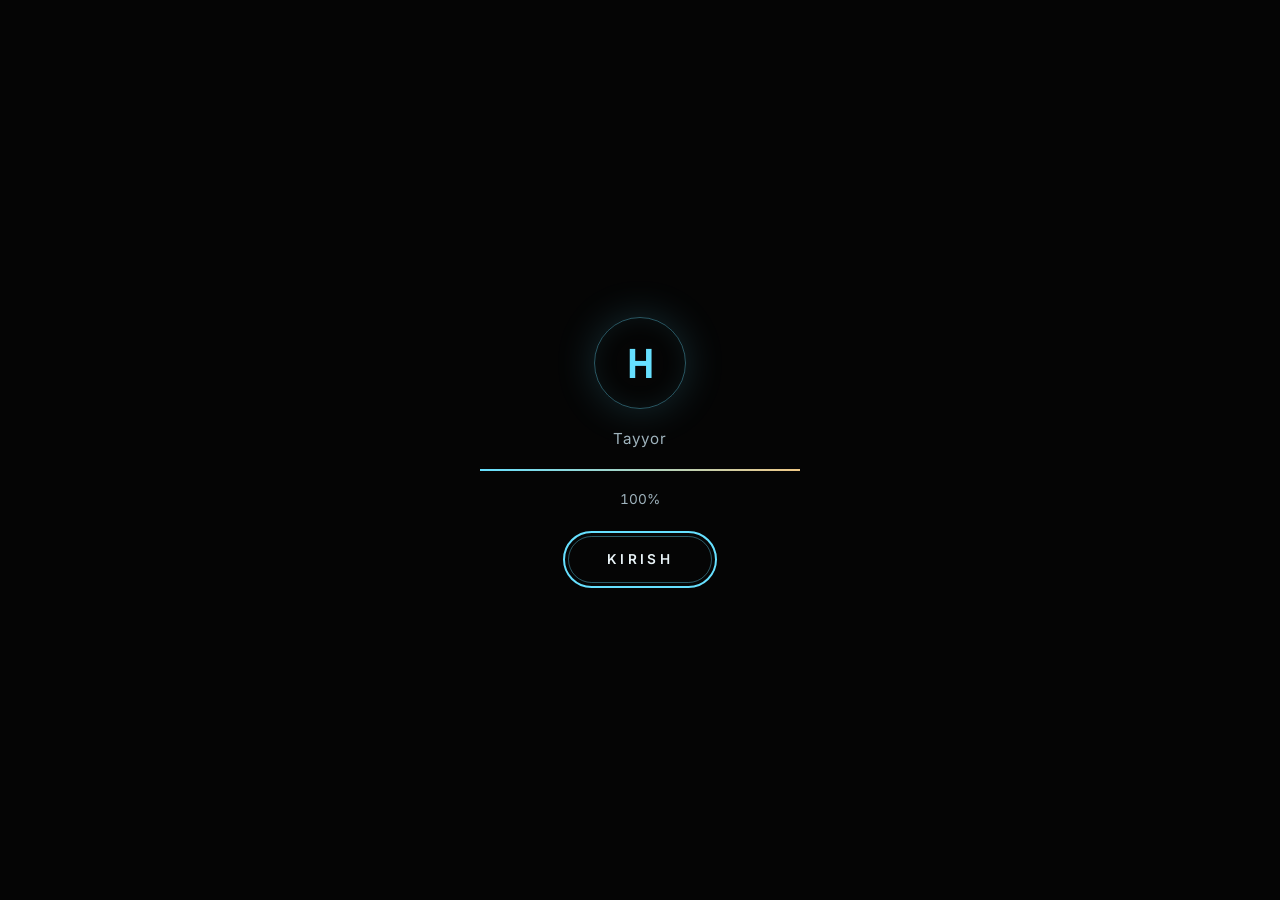
==== 3d/index.html @ bd038a1a "Add interactive 3D portfolio under /3d (state machine, hologram carousel, video-ready) Co-Authored-B" ====
<!doctype html>
<html lang="uz">
<head>
  <meta charset="utf-8">
  <meta name="viewport" content="width=device-width, initial-scale=1, viewport-fit=cover">
  <title>Hasan Azimboyev — 3D interaktiv portfolio</title>
  <meta name="description" content="Hasan Azimboyev: Insayr va TEZOL asoschisi, marketing menejeri va dizayner. Interaktiv portfolio.">
  <meta name="theme-color" content="#050505">
  <meta property="og:type" content="website">
  <meta property="og:title" content="Hasan Azimboyev — 3D interaktiv portfolio">
  <meta property="og:description" content="Marketing menejeri, dasturchi va tadbirkor.">
  <link rel="icon" href="data:image/svg+xml,%3Csvg xmlns='http://www.w3.org/2000/svg' viewBox='0 0 64 64'%3E%3Crect width='64' height='64' rx='14' fill='%23050505'/%3E%3Ctext x='32' y='43' font-size='34' font-family='Arial' font-weight='700' text-anchor='middle' fill='%2366e0ff'%3EH%3C/text%3E%3C/svg%3E">
  <link rel="preconnect" href="https://fonts.googleapis.com">
  <link rel="preconnect" href="https://fonts.gstatic.com" crossorigin>
  <link href="https://fonts.googleapis.com/css2?family=Inter:wght@400;500;600&family=Space+Grotesk:wght@500;600;700&display=swap" rel="stylesheet">
  <link rel="stylesheet" href="css/style.css">
  <noscript><style>#loader{display:none}.nojs{display:block}</style></noscript>
</head>
<body data-stage="loading">
  <h1 class="sr-only">Hasan Azimboyev — marketing menejeri, dasturchi va tadbirkor</h1>

  <!-- FON: videolar yoki vaqtincha rasmlar -->
  <div class="stage" aria-hidden="true">
    <img class="bg bg--still" id="bgStill" src="assets/img/studio-still.jpg" alt="">
    <img class="bg bg--dim" id="bgDim" src="assets/img/studio-dim.jpg" alt="">
    <video class="bg bg--video" id="vIntro" muted playsinline preload="none"></video>
    <video class="bg bg--video" id="vRotate" muted playsinline preload="none"></video>
    <div class="stage__shade"></div>
  </div>

  <!-- YUKLANISH -->
  <div class="loader" id="loader">
    <div class="loader__logo" aria-hidden="true">H</div>
    <p class="loader__text" id="loaderText">Tajriba tayyorlanmoqda...</p>
    <div class="loader__bar" aria-hidden="true"><i id="loaderBar"></i></div>
    <p class="loader__pct" id="loaderPct" aria-live="polite">0%</p>
    <button class="enter" id="enterBtn" disabled>KIRISH</button>
  </div>

  <button class="skip fade" id="skipBtn">Introni o'tkazib yuborish →</button>
  <button class="cta fade" id="ctaBtn"></button>

  <!-- HOLOGRAMMA KARUSELI -->
  <section class="holo fade" id="holo" aria-label="Portfolio ekranlari">
    <div class="holo__track" id="track"></div>
    <button class="holo__nav holo__nav--prev" id="prevBtn" aria-label="Oldingi ekran">‹</button>
    <button class="holo__nav holo__nav--next" id="nextBtn" aria-label="Keyingi ekran">›</button>
    <p class="holo__hint" id="hint">Suring yoki o'qlarni bosing. Ochish uchun markaziy ekranni bosing.</p>
  </section>

  <!-- BATAFSIL KO'RINISH -->
  <section class="detail" id="detail" hidden role="dialog" aria-modal="true" aria-labelledby="detailTitle">
    <div class="detail__backdrop" id="detailBackdrop"></div>
    <button class="back" id="backBtn">← EKRANLARGA QAYTISH</button>
    <article class="detail__panel" id="detailPanel" tabindex="-1"></article>
  </section>

  <p class="badge" id="badge" hidden>Vaqtincha fon: Blender videolari kutilmoqda</p>

  <noscript>
    <div class="nojs">
      <h2>Hasan Azimboyev</h2>
      <p>Marketing menejeri, dasturchi va tadbirkor. Insayr (turizm texnologiyasi) va TEZOL (logistika) asoschisi.</p>
      <p>Telegram: <a href="https://t.me/Azimboyev_h">@Azimboyev_h</a> · Instagram: <a href="https://instagram.com/hasan.az1mov">hasan.az1mov</a></p>
      <p>Interaktiv portfolioni ko'rish uchun JavaScript'ni yoqing.</p>
    </div>
  </noscript>

  <script src="js/config.js"></script>
  <script src="js/screens.js"></script>
  <script src="js/main.js"></script>
</body>
</html>
---- 3d/css/style.css ----
/* =========================================================
   HASAN — 3D interaktiv portfolio
   Qora studiya, iliq oltin yorug'lik, shaffof shisha ekranlar.
   ========================================================= */
:root {
  --bg: #050505;
  --text: #eaf4f8;
  --muted: #9fb3bd;
  --cyan: #66e0ff;
  --gold: #f0c987;
  --glass: rgba(8, 14, 20, 0.66);
  --glass-line: rgba(102, 224, 255, 0.38);
  --font-body: "Inter", system-ui, -apple-system, "Segoe UI", sans-serif;
  --font-head: "Space Grotesk", var(--font-body);
  --ease: cubic-bezier(.2, .8, .2, 1);
  --card-w: 480px;
  --card-h: clamp(200px, 32vh, 290px);
  color-scheme: dark;
}
*, *::before, *::after { box-sizing: border-box; }
html, body { height: 100%; margin: 0; }
body {
  background: var(--bg); color: var(--text); font-family: var(--font-body); line-height: 1.55;
  overflow: hidden; -webkit-font-smoothing: antialiased;
}
button { font: inherit; color: inherit; cursor: pointer; }
a { color: inherit; }
.sr-only { position: absolute; width: 1px; height: 1px; overflow: hidden; clip: rect(0 0 0 0); white-space: nowrap; }
:focus-visible { outline: 2px solid var(--cyan); outline-offset: 3px; }

/* yumshoq paydo/yo'q bo'lish */
.fade { opacity: 0; visibility: hidden; pointer-events: none; transition: opacity .6s ease, visibility 0s .6s; }
.fade.is-visible { opacity: 1; visibility: visible; pointer-events: auto; transition: opacity .6s ease; }

/* ===== FON ===== */
.stage { position: fixed; inset: 0; background: #000; overflow: hidden; }
.bg { position: absolute; inset: 0; width: 100%; height: 100%; object-fit: cover; object-position: 50% 45%; opacity: 0; transition: opacity 1.8s ease, transform 2.6s cubic-bezier(.45, 0, .2, 1); }
.bg.is-in { opacity: 1; }
.bg--video { transition: none; }
body[data-stage="rotating"] .bg--still, body[data-stage="rotating"] .bg--dim,
body[data-stage="dropping"] .bg--still, body[data-stage="dropping"] .bg--dim,
body[data-stage="carousel"] .bg--still, body[data-stage="carousel"] .bg--dim,
body[data-stage="detail"] .bg--still, body[data-stage="detail"] .bg--dim { transform: scale(1.05); }
.stage__shade { position: absolute; inset: 0; background: radial-gradient(ellipse at 50% 40%, transparent 35%, rgba(0, 0, 0, .55) 100%); pointer-events: none; }
body.degraded .bg { display: none; }
body.degraded .stage { background: radial-gradient(ellipse at 50% 0%, #2a2114 0%, #050505 60%); }

/* ===== YUKLANISH ===== */
.loader {
  position: fixed; inset: 0; z-index: 100; background: var(--bg); display: flex; flex-direction: column;
  align-items: center; justify-content: center; gap: 18px; padding: 24px; text-align: center;
  transition: opacity .9s ease;
}
.loader.is-done { opacity: 0; pointer-events: none; }
.loader__logo {
  width: 92px; height: 92px; border-radius: 50%; display: grid; place-items: center;
  font: 700 2.6rem var(--font-head); color: var(--cyan); border: 1px solid var(--glass-line);
  box-shadow: 0 0 40px rgba(102, 224, 255, .18), inset 0 0 24px rgba(102, 224, 255, .08);
}
.loader__text { margin: 0; color: var(--muted); letter-spacing: .06em; font-size: .95rem; max-width: 38ch; }
.loader__bar { width: min(320px, 70vw); height: 2px; background: rgba(255, 255, 255, .12); overflow: hidden; }
.loader__bar i { display: block; height: 100%; background: linear-gradient(90deg, var(--cyan), var(--gold)); transform: scaleX(0); transform-origin: left; transition: transform .35s ease; }
.loader__pct { margin: 0; font-variant-numeric: tabular-nums; color: var(--muted); font-size: .85rem; }
.enter {
  margin-top: 8px; padding: 12px 38px; border-radius: 999px; background: transparent; color: var(--text);
  border: 1px solid var(--glass-line); letter-spacing: .24em; font-weight: 600; font-size: .85rem;
  transition: background .25s, box-shadow .25s, opacity .25s;
}
.enter:not(:disabled):hover { background: rgba(102, 224, 255, .12); box-shadow: 0 0 28px rgba(102, 224, 255, .25); }
.enter:disabled { opacity: .35; cursor: default; }

/* ===== SKIP VA ASOSIY TUGMA ===== */
.skip {
  position: fixed; z-index: 40; right: max(20px, env(safe-area-inset-right)); bottom: max(20px, env(safe-area-inset-bottom));
  background: rgba(0, 0, 0, .45); border: 1px solid rgba(255, 255, 255, .25); border-radius: 999px;
  padding: 9px 18px; font-size: .85rem; color: var(--text); backdrop-filter: blur(8px);
}
.skip:hover { border-color: var(--cyan); }
.cta {
  position: fixed; z-index: 40; top: max(22px, calc(env(safe-area-inset-top) + 14px)); left: 50%; transform: translateX(-50%);
  max-width: 92vw; padding: 15px 34px; border-radius: 999px; text-align: center;
  background: rgba(14, 12, 8, .55); border: 1px solid rgba(240, 201, 135, .6); color: var(--text);
  letter-spacing: .14em; font-weight: 600; font-size: clamp(.72rem, 2.4vw, .92rem); backdrop-filter: blur(10px);
  box-shadow: 0 0 36px rgba(240, 201, 135, .18);
  transition: opacity .6s ease, visibility 0s .6s, transform .25s ease, box-shadow .25s ease;
}
.cta.is-visible { transition: opacity .6s ease, transform .25s ease, box-shadow .25s ease; }
.cta:hover { transform: translateX(-50%) scale(1.04); box-shadow: 0 0 48px rgba(240, 201, 135, .34); }

/* ===== HOLOGRAMMA KARUSELI ===== */
.holo {
  position: fixed; z-index: 30; left: 0; right: 0; top: clamp(70px, 11vh, 120px); height: calc(var(--card-h) + 70px);
  perspective: 1500px; touch-action: none; user-select: none; -webkit-user-select: none; cursor: grab;
  transition: opacity .6s ease, visibility 0s .6s, transform .7s var(--ease), filter .7s ease;
}
.holo.is-visible { transition: opacity .6s ease, transform .7s var(--ease), filter .7s ease; }
.holo:active { cursor: grabbing; }
.holo.is-dimmed { transform: scale(.9); filter: blur(2px) brightness(.5); pointer-events: none; }
.holo__track { position: absolute; inset: 0; transform-style: preserve-3d; }
.holo__item {
  position: absolute; left: 50%; top: 50%; width: var(--card-w); height: var(--card-h);
  margin-left: calc(var(--card-w) / -2); margin-top: calc(var(--card-h) / -2); will-change: transform, opacity; outline-offset: 6px;
}
.holo__card {
  position: relative; width: 100%; height: 100%; padding: 26px 28px; border-radius: 18px; overflow: hidden;
  display: flex; flex-direction: column; justify-content: center; gap: 6px;
  background: linear-gradient(160deg, rgba(255, 255, 255, .09), rgba(255, 255, 255, .02) 40%), var(--glass);
  backdrop-filter: blur(14px) saturate(1.2); -webkit-backdrop-filter: blur(14px) saturate(1.2);
  border: 1px solid var(--glass-line);
  box-shadow: 0 0 30px rgba(102, 224, 255, .14), inset 0 0 40px rgba(102, 224, 255, .05);
  transition: box-shadow .3s ease, border-color .3s ease;
}
.holo__card::before { /* nozik cyan chekka yorug'ligi */
  content: ""; position: absolute; left: 12%; right: 12%; top: 0; height: 1px;
  background: linear-gradient(90deg, transparent, var(--cyan), transparent); opacity: .8;
}
.holo__item.is-center .holo__card { border-color: rgba(102, 224, 255, .7); box-shadow: 0 0 46px rgba(102, 224, 255, .26), inset 0 0 44px rgba(102, 224, 255, .08); }
.holo__item.is-center:hover .holo__card { box-shadow: 0 0 60px rgba(102, 224, 255, .38), inset 0 0 44px rgba(102, 224, 255, .1); }
.icon { width: 38px; height: 38px; color: var(--cyan); display: grid; place-items: center; margin-bottom: 4px; }
.icon svg { width: 100%; height: 100%; }
.holo__title { margin: 0; font: 600 clamp(1.2rem, 3.2vw, 1.7rem) var(--font-head); letter-spacing: .04em; }
.holo__sub { margin: 0; color: var(--muted); font-size: clamp(.85rem, 2.2vw, .98rem); max-width: 30ch; }
.holo__arrow { position: absolute; right: 22px; bottom: 16px; color: var(--cyan); font-size: 1.2rem; }
.holo__eyebrow { margin: 0; color: var(--muted); letter-spacing: .22em; font-size: .8rem; }
.holo__card--hero { padding-left: clamp(22px, 5vw, 44px); }
.holo__card--hero .holo__title { font-size: clamp(1.7rem, 5.4vw, 2.7rem); letter-spacing: 0; }
.holo__more { margin: 14px 0 0; color: var(--cyan); font-size: .85rem; }
.hero-mark {
  position: absolute; right: clamp(20px, 6%, 56px); top: 50%; width: clamp(70px, 18%, 110px); aspect-ratio: 1; transform: translateY(-50%);
  display: grid; place-items: center; font: 700 clamp(2.4rem, 8vw, 4.2rem) var(--font-head);
  background: linear-gradient(135deg, #fff, var(--cyan)); -webkit-background-clip: text; background-clip: text; color: transparent;
  text-shadow: none; filter: drop-shadow(0 0 18px rgba(102, 224, 255, .5));
}
.hero-mark::after {
  content: ""; position: absolute; inset: -34% -62%; border: 1px solid rgba(102, 224, 255, .55); border-radius: 50%; transform: rotate(-18deg);
}

/* tepadan tushish: markaz birinchi, so'ng atrofga, yengil damping */
.holo.is-dropping .holo__card { opacity: 0; animation: drop 1.1s var(--ease) both; animation-delay: calc(var(--i) * .15s); }
@keyframes drop {
  0% { opacity: 0; transform: translateY(-75vh) scale(.92); }
  15% { opacity: 1; }
  72% { transform: translateY(9px) scale(1); }
  100% { opacity: 1; transform: none; }
}

.holo__nav {
  position: absolute; top: 50%; transform: translateY(-50%); z-index: 200; width: 46px; height: 46px; border-radius: 50%;
  background: rgba(0, 0, 0, .4); border: 1px solid var(--glass-line); font-size: 1.6rem; line-height: 1; backdrop-filter: blur(8px);
  transition: background .2s, opacity .2s;
}
.holo__nav:hover:not(:disabled) { background: rgba(102, 224, 255, .15); }
.holo__nav:disabled { opacity: .25; cursor: default; }
.holo__nav--prev { left: max(14px, env(safe-area-inset-left)); }
.holo__nav--next { right: max(14px, env(safe-area-inset-right)); }
.holo__hint {
  position: absolute; left: 0; right: 0; bottom: 0; margin: 0; text-align: center; color: var(--muted); font-size: .85rem;
  opacity: 0; transition: opacity .5s ease; padding: 0 20px; pointer-events: none;
}
.holo__hint.is-visible { opacity: .9; }

/* ===== BATAFSIL KO'RINISH ===== */
.detail { position: fixed; inset: 0; z-index: 60; display: grid; place-items: center; padding: 70px 16px 24px; }
.detail[hidden] { display: none; }
.detail__backdrop { position: absolute; inset: 0; background: rgba(0, 0, 0, .62); backdrop-filter: blur(4px); }
.detail__panel {
  position: relative; width: min(860px, 100%); max-height: 100%; overflow-y: auto; border-radius: 20px; padding: clamp(22px, 4vw, 44px);
  background: linear-gradient(160deg, rgba(255, 255, 255, .08), rgba(255, 255, 255, .02) 40%), rgba(8, 14, 20, .82);
  backdrop-filter: blur(18px); -webkit-backdrop-filter: blur(18px);
  border: 1px solid rgba(102, 224, 255, .55); box-shadow: 0 0 60px rgba(102, 224, 255, .22);
}
.detail__cat { margin: 0 0 8px; color: var(--cyan); letter-spacing: .22em; text-transform: uppercase; font-size: .78rem; }
.detail__title { margin: 0; font: 600 clamp(1.7rem, 5vw, 2.6rem) var(--font-head); }
.detail__desc { margin: 6px 0 20px; color: var(--muted); }
.detail__body p { max-width: 62ch; }
.detail__list { margin: 18px 0; padding-left: 20px; display: grid; gap: 8px; }
.detail__list li::marker { color: var(--cyan); }
.detail__media { display: grid; grid-template-columns: repeat(auto-fit, minmax(220px, 1fr)); gap: 12px; margin: 18px 0; }
.detail__media img, .detail__media video { width: 100%; border-radius: 12px; border: 1px solid rgba(255, 255, 255, .15); }
.detail__links { display: flex; flex-wrap: wrap; gap: 12px; margin-top: 22px; }
.btn {
  display: inline-flex; padding: 10px 22px; border-radius: 999px; text-decoration: none; font-weight: 600; font-size: .9rem;
  border: 1px solid var(--glass-line); background: rgba(102, 224, 255, .08); transition: background .2s, box-shadow .2s;
}
.btn:hover { background: rgba(102, 224, 255, .2); box-shadow: 0 0 24px rgba(102, 224, 255, .3); }
.back {
  position: fixed; z-index: 70; top: max(18px, env(safe-area-inset-top)); left: max(18px, env(safe-area-inset-left));
  padding: 10px 20px; border-radius: 999px; background: rgba(0, 0, 0, .5); border: 1px solid var(--glass-line);
  letter-spacing: .12em; font-size: .78rem; font-weight: 600; backdrop-filter: blur(8px);
}
.back:hover { background: rgba(102, 224, 255, .15); }

/* ===== BOSHQA ===== */
.badge { position: fixed; z-index: 20; left: max(16px, env(safe-area-inset-left)); bottom: max(14px, env(safe-area-inset-bottom)); margin: 0; font-size: .72rem; color: rgba(255, 255, 255, .45); max-width: 55vw; }
.badge[hidden] { display: none; }
.nojs { display: none; position: relative; z-index: 200; padding: 40px 20px; max-width: 60ch; margin: 0 auto; }

/* ===== MOBIL ===== */
@media (max-width: 700px) {
  .holo { top: clamp(86px, 15vh, 120px); }
  .holo__nav { width: 40px; height: 40px; }
  .skip { font-size: .78rem; padding: 8px 14px; }
  .badge { display: none; }
  .holo__hint { bottom: -6px; }
}
@media (prefers-reduced-motion: reduce) {
  .bg, .holo, .loader, .fade { transition-duration: .01s; }
  .holo.is-dropping .holo__card { animation: none; opacity: 1; }
}
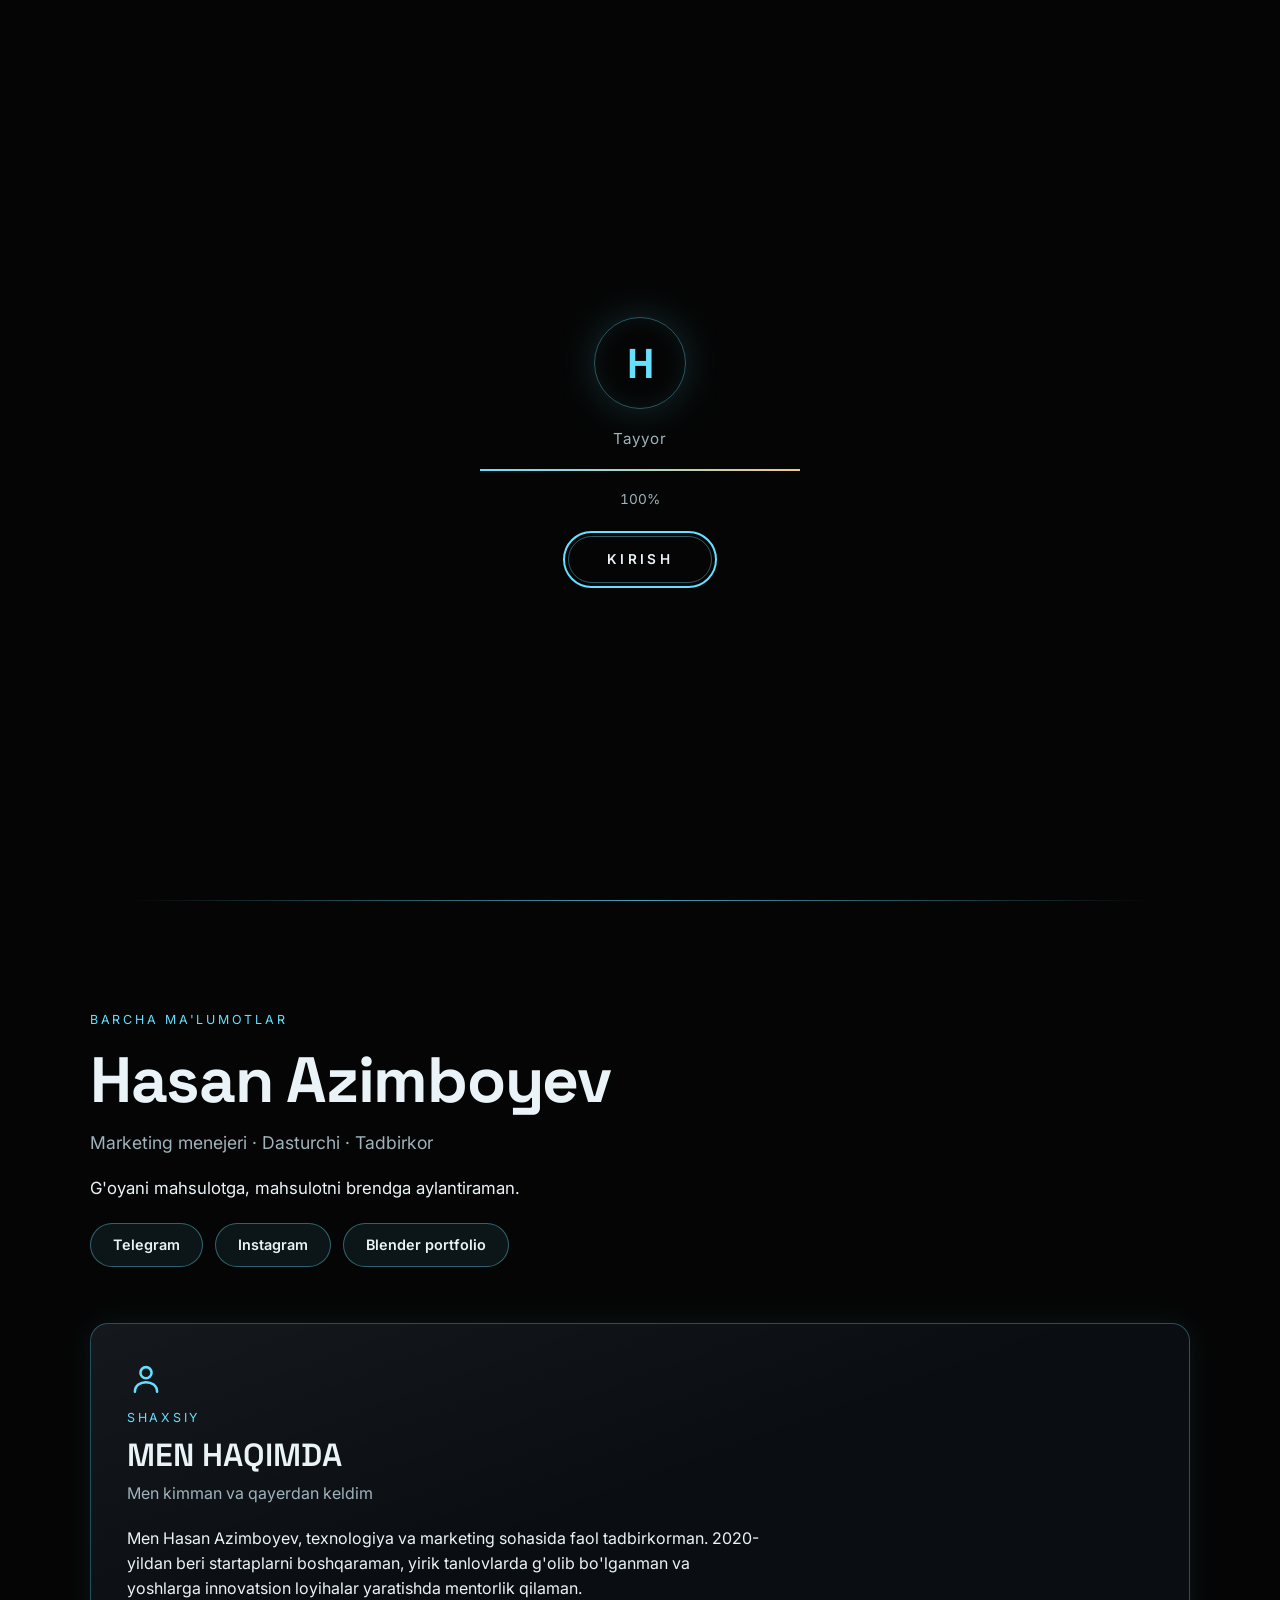
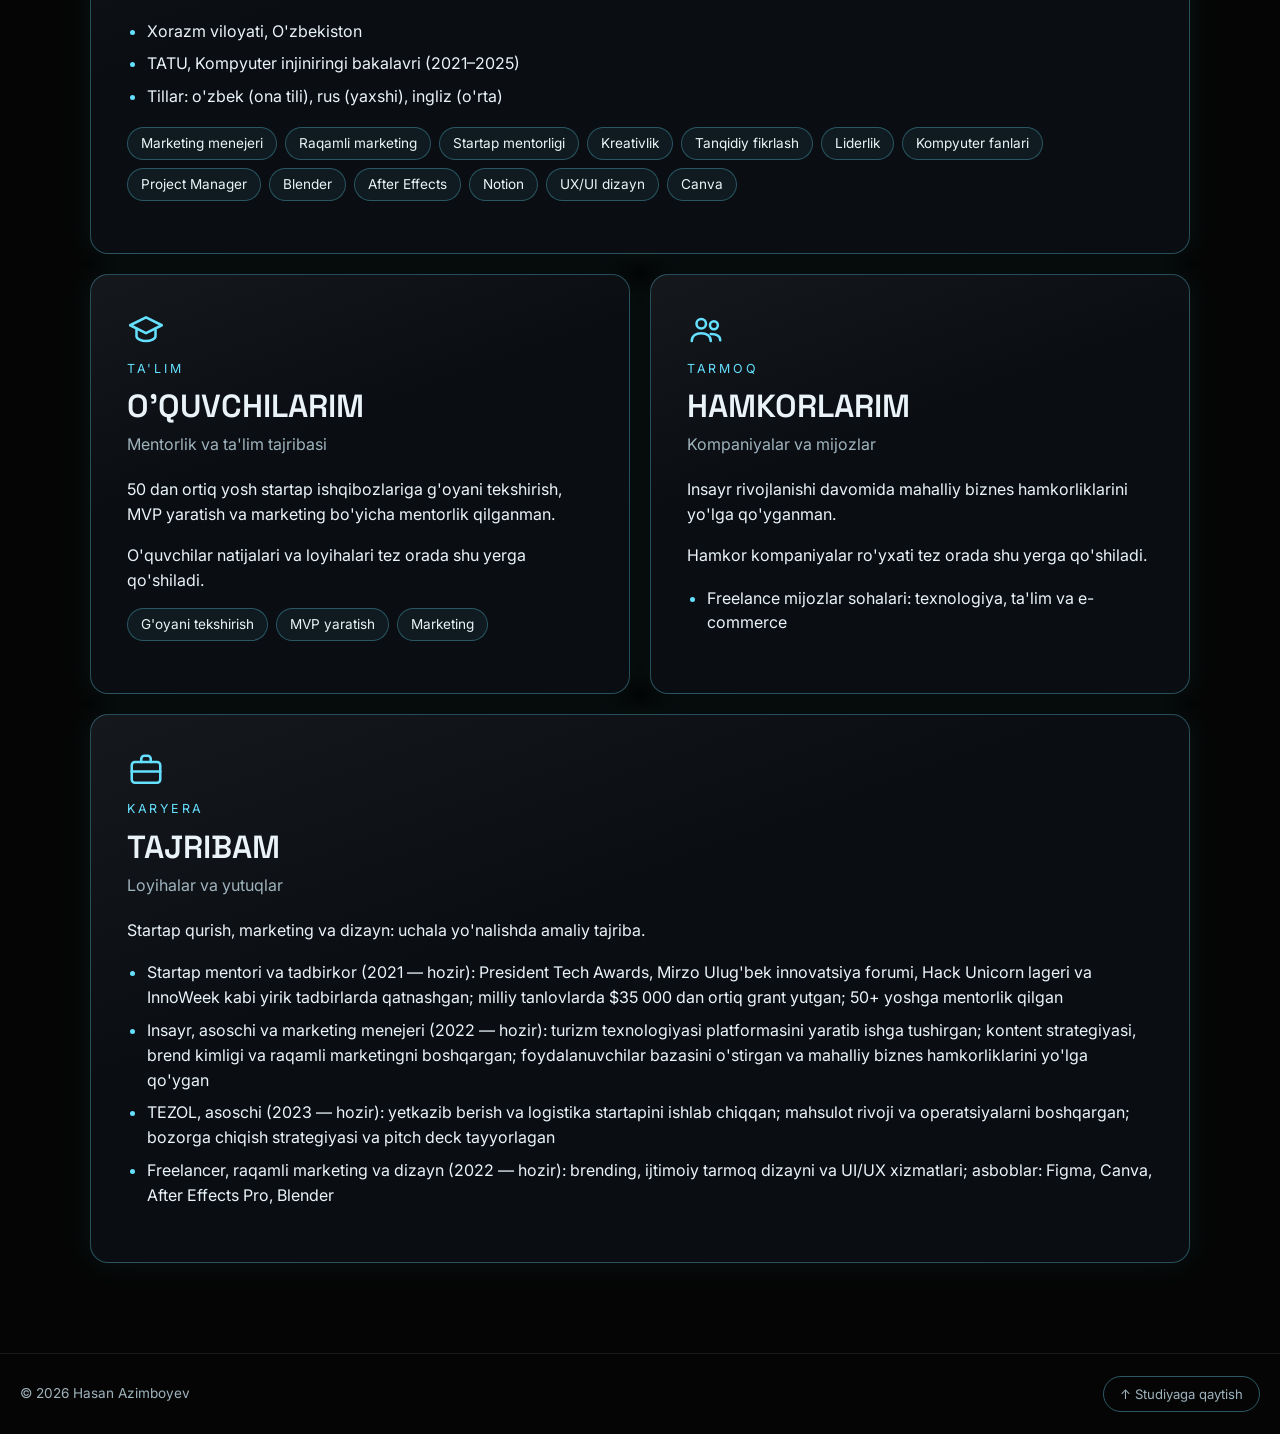
==== commit 7ccafa2c: "3D portfolio: exit button in carousel, scroll info page with all screens, wheel swipe, CV content Co" ====
--- a/3d/index.html
+++ b/3d/index.html
@@ -14,19 +14,10 @@
   <link rel="preconnect" href="https://fonts.gstatic.com" crossorigin>
   <link href="https://fonts.googleapis.com/css2?family=Inter:wght@400;500;600&family=Space+Grotesk:wght@500;600;700&display=swap" rel="stylesheet">
   <link rel="stylesheet" href="css/style.css">
-  <noscript><style>#loader{display:none}.nojs{display:block}</style></noscript>
+  <noscript><style>#loader{display:none}.nojs{display:block}.experience{display:none}</style></noscript>
 </head>
 <body data-stage="loading">
   <h1 class="sr-only">Hasan Azimboyev — marketing menejeri, dasturchi va tadbirkor</h1>
-
-  <!-- FON: videolar yoki vaqtincha rasmlar -->
-  <div class="stage" aria-hidden="true">
-    <img class="bg bg--still" id="bgStill" src="assets/img/studio-still.jpg" alt="">
-    <img class="bg bg--dim" id="bgDim" src="assets/img/studio-dim.jpg" alt="">
-    <video class="bg bg--video" id="vIntro" muted playsinline preload="none"></video>
-    <video class="bg bg--video" id="vRotate" muted playsinline preload="none"></video>
-    <div class="stage__shade"></div>
-  </div>
 
   <!-- YUKLANISH -->
   <div class="loader" id="loader">
@@ -37,16 +28,39 @@
     <button class="enter" id="enterBtn" disabled>KIRISH</button>
   </div>
 
-  <button class="skip fade" id="skipBtn">Introni o'tkazib yuborish →</button>
-  <button class="cta fade" id="ctaBtn"></button>
+  <!-- 1-QISM: SAHNA (bitta ekran balandligida) -->
+  <section class="experience" id="experience">
+    <div class="stage" aria-hidden="true">
+      <img class="bg bg--still" id="bgStill" src="assets/img/studio-still.jpg" alt="">
+      <img class="bg bg--dim" id="bgDim" src="assets/img/studio-dim.jpg" alt="">
+      <video class="bg bg--video" id="vIntro" muted playsinline preload="none"></video>
+      <video class="bg bg--video" id="vRotate" muted playsinline preload="none"></video>
+      <div class="stage__shade"></div>
+    </div>
 
-  <!-- HOLOGRAMMA KARUSELI -->
-  <section class="holo fade" id="holo" aria-label="Portfolio ekranlari">
-    <div class="holo__track" id="track"></div>
-    <button class="holo__nav holo__nav--prev" id="prevBtn" aria-label="Oldingi ekran">‹</button>
-    <button class="holo__nav holo__nav--next" id="nextBtn" aria-label="Keyingi ekran">›</button>
-    <p class="holo__hint" id="hint">Suring yoki o'qlarni bosing. Ochish uchun markaziy ekranni bosing.</p>
+    <button class="skip fade" id="skipBtn">Introni o'tkazib yuborish →</button>
+    <button class="exit fade" id="exitBtn">← CHIQISH</button>
+    <button class="cta fade" id="ctaBtn"></button>
+
+    <!-- HOLOGRAMMA KARUSELI -->
+    <div class="holo fade" id="holo" aria-label="Portfolio ekranlari">
+      <div class="holo__track" id="track"></div>
+      <button class="holo__nav holo__nav--prev" id="prevBtn" aria-label="Oldingi ekran">‹</button>
+      <button class="holo__nav holo__nav--next" id="nextBtn" aria-label="Keyingi ekran">›</button>
+      <p class="holo__hint" id="hint">Suring yoki o'qlarni bosing. Ochish uchun markaziy ekranni bosing.</p>
+    </div>
+
+    <button class="more fade" id="moreBtn">Barcha ma'lumotlar <span aria-hidden="true">↓</span></button>
+    <p class="badge" id="badge" hidden>Vaqtincha fon: Blender videolari kutilmoqda</p>
   </section>
+
+  <!-- 2-QISM: PASTGA SURILGANDA BARCHA MA'LUMOTLAR (screens.js dan chiziladi) -->
+  <main class="info" id="info" aria-label="Barcha ma'lumotlar"></main>
+
+  <footer class="footer">
+    <span>© <span id="year">2026</span> Hasan Azimboyev</span>
+    <button class="footer__top" id="topBtn">↑ Studiyaga qaytish</button>
+  </footer>
 
   <!-- BATAFSIL KO'RINISH -->
   <section class="detail" id="detail" hidden role="dialog" aria-modal="true" aria-labelledby="detailTitle">
@@ -55,12 +69,10 @@
     <article class="detail__panel" id="detailPanel" tabindex="-1"></article>
   </section>
 
-  <p class="badge" id="badge" hidden>Vaqtincha fon: Blender videolari kutilmoqda</p>
-
   <noscript>
     <div class="nojs">
       <h2>Hasan Azimboyev</h2>
-      <p>Marketing menejeri, dasturchi va tadbirkor. Insayr (turizm texnologiyasi) va TEZOL (logistika) asoschisi.</p>
+      <p>Marketing menejeri, dasturchi va tadbirkor. Insayr (turizm texnologiyasi) va TEZOL (logistika) asoschisi. TATU, Kompyuter injiniringi (2021–2025).</p>
       <p>Telegram: <a href="https://t.me/Azimboyev_h">@Azimboyev_h</a> · Instagram: <a href="https://instagram.com/hasan.az1mov">hasan.az1mov</a></p>
       <p>Interaktiv portfolioni ko'rish uchun JavaScript'ni yoqing.</p>
     </div>
--- a/3d/css/style.css
+++ b/3d/css/style.css
@@ -18,10 +18,10 @@
   color-scheme: dark;
 }
 *, *::before, *::after { box-sizing: border-box; }
-html, body { height: 100%; margin: 0; }
+html, body { margin: 0; }
 body {
   background: var(--bg); color: var(--text); font-family: var(--font-body); line-height: 1.55;
-  overflow: hidden; -webkit-font-smoothing: antialiased;
+  overflow-x: hidden; -webkit-font-smoothing: antialiased;
 }
 button { font: inherit; color: inherit; cursor: pointer; }
 a { color: inherit; }
@@ -33,7 +33,7 @@
 .fade.is-visible { opacity: 1; visibility: visible; pointer-events: auto; transition: opacity .6s ease; }
 
 /* ===== FON ===== */
-.stage { position: fixed; inset: 0; background: #000; overflow: hidden; }
+.stage { position: absolute; inset: 0; background: #000; overflow: hidden; }
 .bg { position: absolute; inset: 0; width: 100%; height: 100%; object-fit: cover; object-position: 50% 45%; opacity: 0; transition: opacity 1.8s ease, transform 2.6s cubic-bezier(.45, 0, .2, 1); }
 .bg.is-in { opacity: 1; }
 .bg--video { transition: none; }
@@ -71,13 +71,13 @@
 
 /* ===== SKIP VA ASOSIY TUGMA ===== */
 .skip {
-  position: fixed; z-index: 40; right: max(20px, env(safe-area-inset-right)); bottom: max(20px, env(safe-area-inset-bottom));
+  position: absolute; z-index: 40; right: max(20px, env(safe-area-inset-right)); bottom: max(20px, env(safe-area-inset-bottom));
   background: rgba(0, 0, 0, .45); border: 1px solid rgba(255, 255, 255, .25); border-radius: 999px;
   padding: 9px 18px; font-size: .85rem; color: var(--text); backdrop-filter: blur(8px);
 }
 .skip:hover { border-color: var(--cyan); }
 .cta {
-  position: fixed; z-index: 40; top: max(22px, calc(env(safe-area-inset-top) + 14px)); left: 50%; transform: translateX(-50%);
+  position: absolute; z-index: 40; top: max(22px, calc(env(safe-area-inset-top) + 14px)); left: 50%; transform: translateX(-50%);
   max-width: 92vw; padding: 15px 34px; border-radius: 999px; text-align: center;
   background: rgba(14, 12, 8, .55); border: 1px solid rgba(240, 201, 135, .6); color: var(--text);
   letter-spacing: .14em; font-weight: 600; font-size: clamp(.72rem, 2.4vw, .92rem); backdrop-filter: blur(10px);
@@ -89,8 +89,8 @@
 
 /* ===== HOLOGRAMMA KARUSELI ===== */
 .holo {
-  position: fixed; z-index: 30; left: 0; right: 0; top: clamp(70px, 11vh, 120px); height: calc(var(--card-h) + 70px);
-  perspective: 1500px; touch-action: none; user-select: none; -webkit-user-select: none; cursor: grab;
+  position: absolute; z-index: 30; left: 0; right: 0; top: clamp(70px, 11vh, 120px); height: calc(var(--card-h) + 70px);
+  perspective: 1500px; touch-action: pan-y; user-select: none; -webkit-user-select: none; cursor: grab;
   transition: opacity .6s ease, visibility 0s .6s, transform .7s var(--ease), filter .7s ease;
 }
 .holo.is-visible { transition: opacity .6s ease, transform .7s var(--ease), filter .7s ease; }
@@ -191,7 +191,7 @@
 .back:hover { background: rgba(102, 224, 255, .15); }
 
 /* ===== BOSHQA ===== */
-.badge { position: fixed; z-index: 20; left: max(16px, env(safe-area-inset-left)); bottom: max(14px, env(safe-area-inset-bottom)); margin: 0; font-size: .72rem; color: rgba(255, 255, 255, .45); max-width: 55vw; }
+.badge { position: absolute; z-index: 20; left: max(16px, env(safe-area-inset-left)); bottom: max(14px, env(safe-area-inset-bottom)); margin: 0; font-size: .72rem; color: rgba(255, 255, 255, .45); max-width: 55vw; }
 .badge[hidden] { display: none; }
 .nojs { display: none; position: relative; z-index: 200; padding: 40px 20px; max-width: 60ch; margin: 0 auto; }
 
@@ -207,3 +207,52 @@
   .bg, .holo, .loader, .fade { transition-duration: .01s; }
   .holo.is-dropping .holo__card { animation: none; opacity: 1; }
 }
+
+/* ===== 2-BOSQICH: SAHNA + PASTDAGI MA'LUMOTLAR SAHIFASI ===== */
+.experience { position: relative; height: 100vh; height: 100svh; overflow: hidden; background: #000; }
+/* Animatsiya paytida va oyna ochiqligida sahifa surilmaydi */
+body[data-stage="loading"], body[data-stage="intro"], body[data-stage="rotating"],
+body[data-stage="dropping"], body[data-stage="detail"] { overflow: hidden; }
+
+.exit, .more {
+  position: absolute; z-index: 40; border-radius: 999px; background: rgba(0, 0, 0, .5); border: 1px solid var(--glass-line);
+  letter-spacing: .12em; font-size: .78rem; font-weight: 600; backdrop-filter: blur(8px); padding: 10px 20px;
+}
+.exit { top: max(18px, env(safe-area-inset-top)); left: max(18px, env(safe-area-inset-left)); }
+.more { bottom: max(18px, env(safe-area-inset-bottom)); left: 50%; transform: translateX(-50%); letter-spacing: .06em; font-size: .85rem; }
+.exit:hover, .more:hover { background: rgba(102, 224, 255, .15); }
+
+.info { position: relative; background: var(--bg); padding: clamp(56px, 10vw, 110px) max(20px, env(safe-area-inset-right)) clamp(48px, 8vw, 90px) max(20px, env(safe-area-inset-left)); }
+.info::before { content: ""; position: absolute; left: 10%; right: 10%; top: 0; height: 1px; background: linear-gradient(90deg, transparent, var(--cyan), transparent); opacity: .7; }
+.info__inner { max-width: 1100px; margin: 0 auto; }
+.info__head { margin-bottom: clamp(32px, 6vw, 56px); }
+.info__eyebrow { margin: 0 0 10px; color: var(--cyan); letter-spacing: .22em; font-size: .78rem; }
+.info__name { margin: 0; font: 700 clamp(2.2rem, 7vw, 4rem) var(--font-head); letter-spacing: -.02em; }
+.info__role { margin: 8px 0 0; color: var(--muted); font-size: 1.1rem; }
+.info__lead { margin: 18px 0 0; max-width: 56ch; font-size: 1.05rem; }
+.info__links { display: flex; flex-wrap: wrap; gap: 12px; margin-top: 22px; }
+.info__grid { display: grid; grid-template-columns: repeat(2, minmax(0, 1fr)); gap: 20px; }
+.info__card {
+  position: relative; padding: clamp(22px, 3.5vw, 36px); border-radius: 18px; border: 1px solid rgba(102, 224, 255, .3);
+  background: linear-gradient(160deg, rgba(255, 255, 255, .06), rgba(255, 255, 255, .015) 40%), rgba(8, 14, 20, .7);
+  box-shadow: 0 0 30px rgba(102, 224, 255, .08);
+}
+.info__card--wide { grid-column: 1 / -1; }
+.info__card .detail__title { font-size: clamp(1.4rem, 3.4vw, 2rem); }
+.info__card p { max-width: 64ch; }
+.info__card .icon { margin-bottom: 10px; }
+
+.chips { list-style: none; display: flex; flex-wrap: wrap; gap: 8px; padding: 0; margin: 16px 0; }
+.chips li { border: 1px solid rgba(102, 224, 255, .3); background: rgba(102, 224, 255, .06); border-radius: 999px; padding: 5px 13px; font-size: .85rem; }
+
+.footer {
+  display: flex; flex-wrap: wrap; justify-content: space-between; align-items: center; gap: 14px; background: var(--bg);
+  padding: 22px max(20px, env(safe-area-inset-right)) max(22px, env(safe-area-inset-bottom)) max(20px, env(safe-area-inset-left));
+  border-top: 1px solid rgba(255, 255, 255, .08); color: var(--muted); font-size: .85rem;
+}
+.footer__top { background: none; border: 1px solid var(--glass-line); border-radius: 999px; padding: 7px 16px; font-size: .82rem; }
+.footer__top:hover { background: rgba(102, 224, 255, .12); }
+
+@media (max-width: 760px) {
+  .info__grid { grid-template-columns: 1fr; }
+}
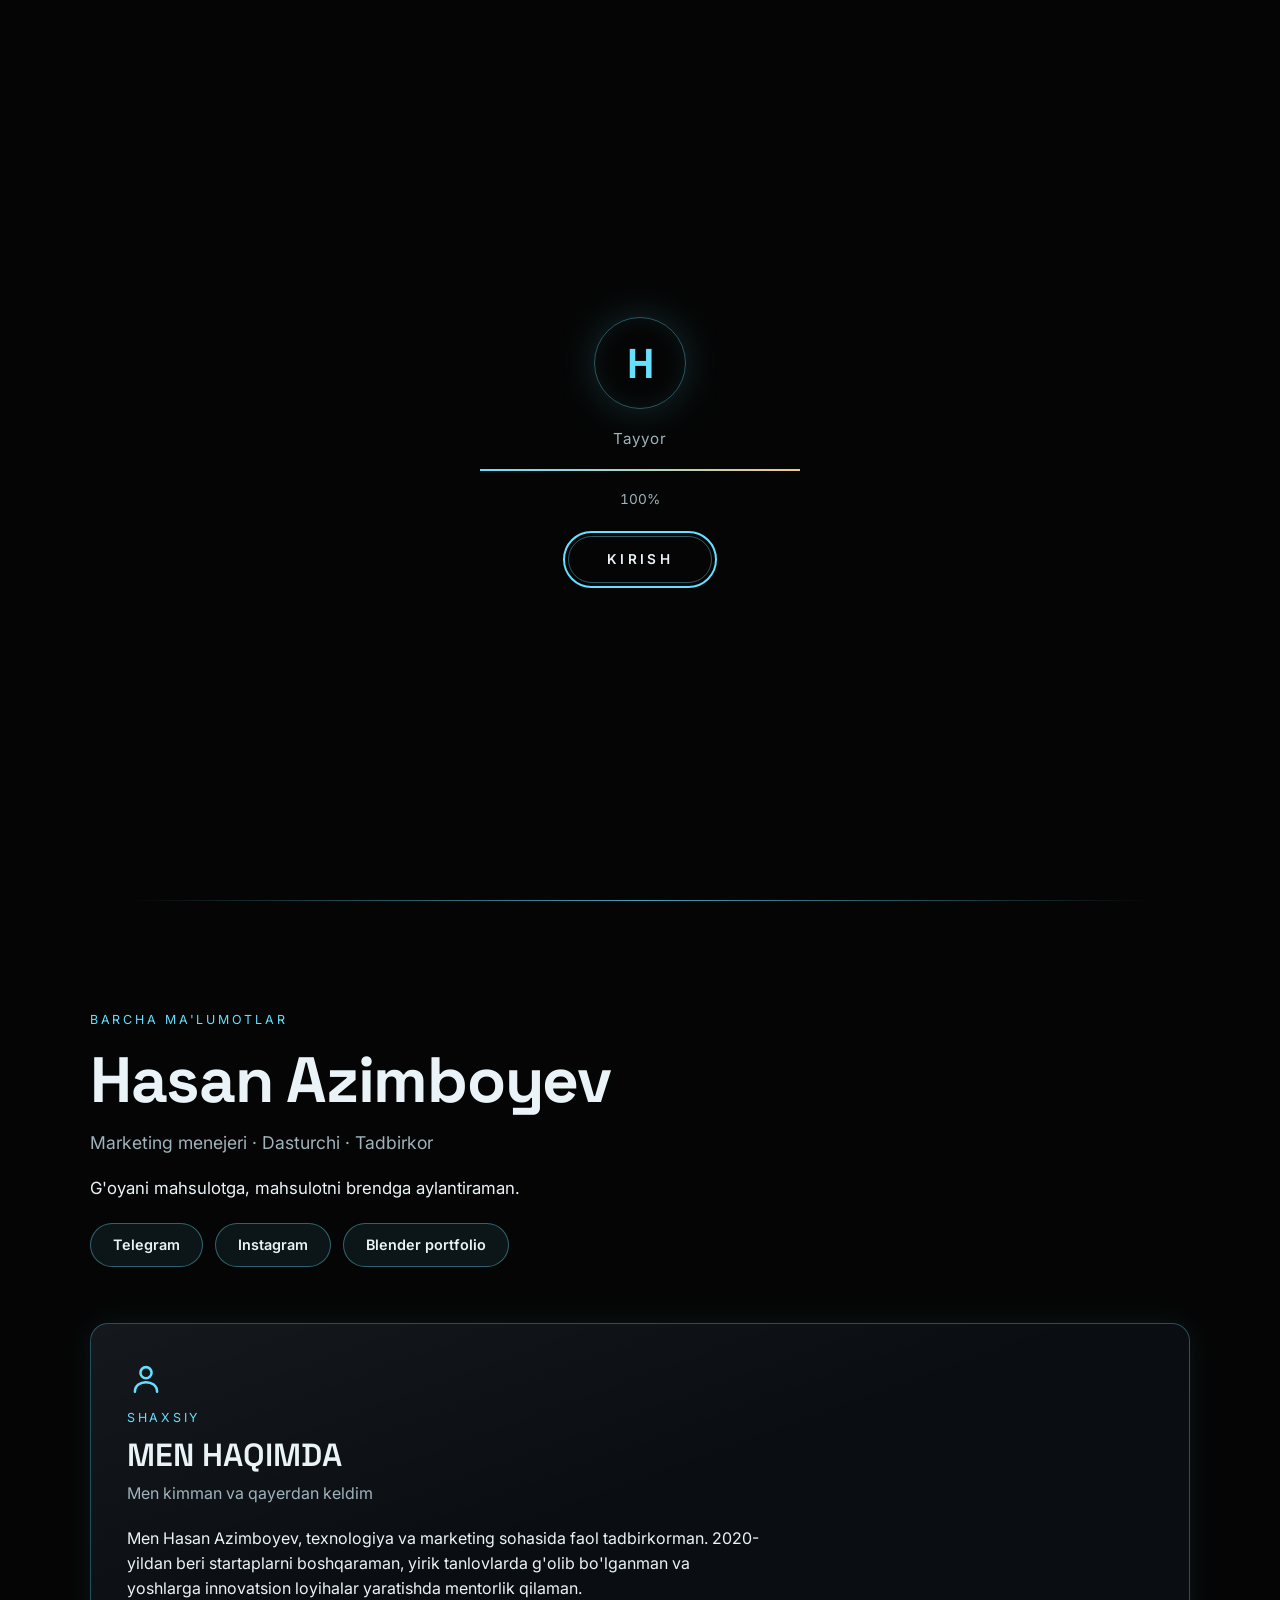
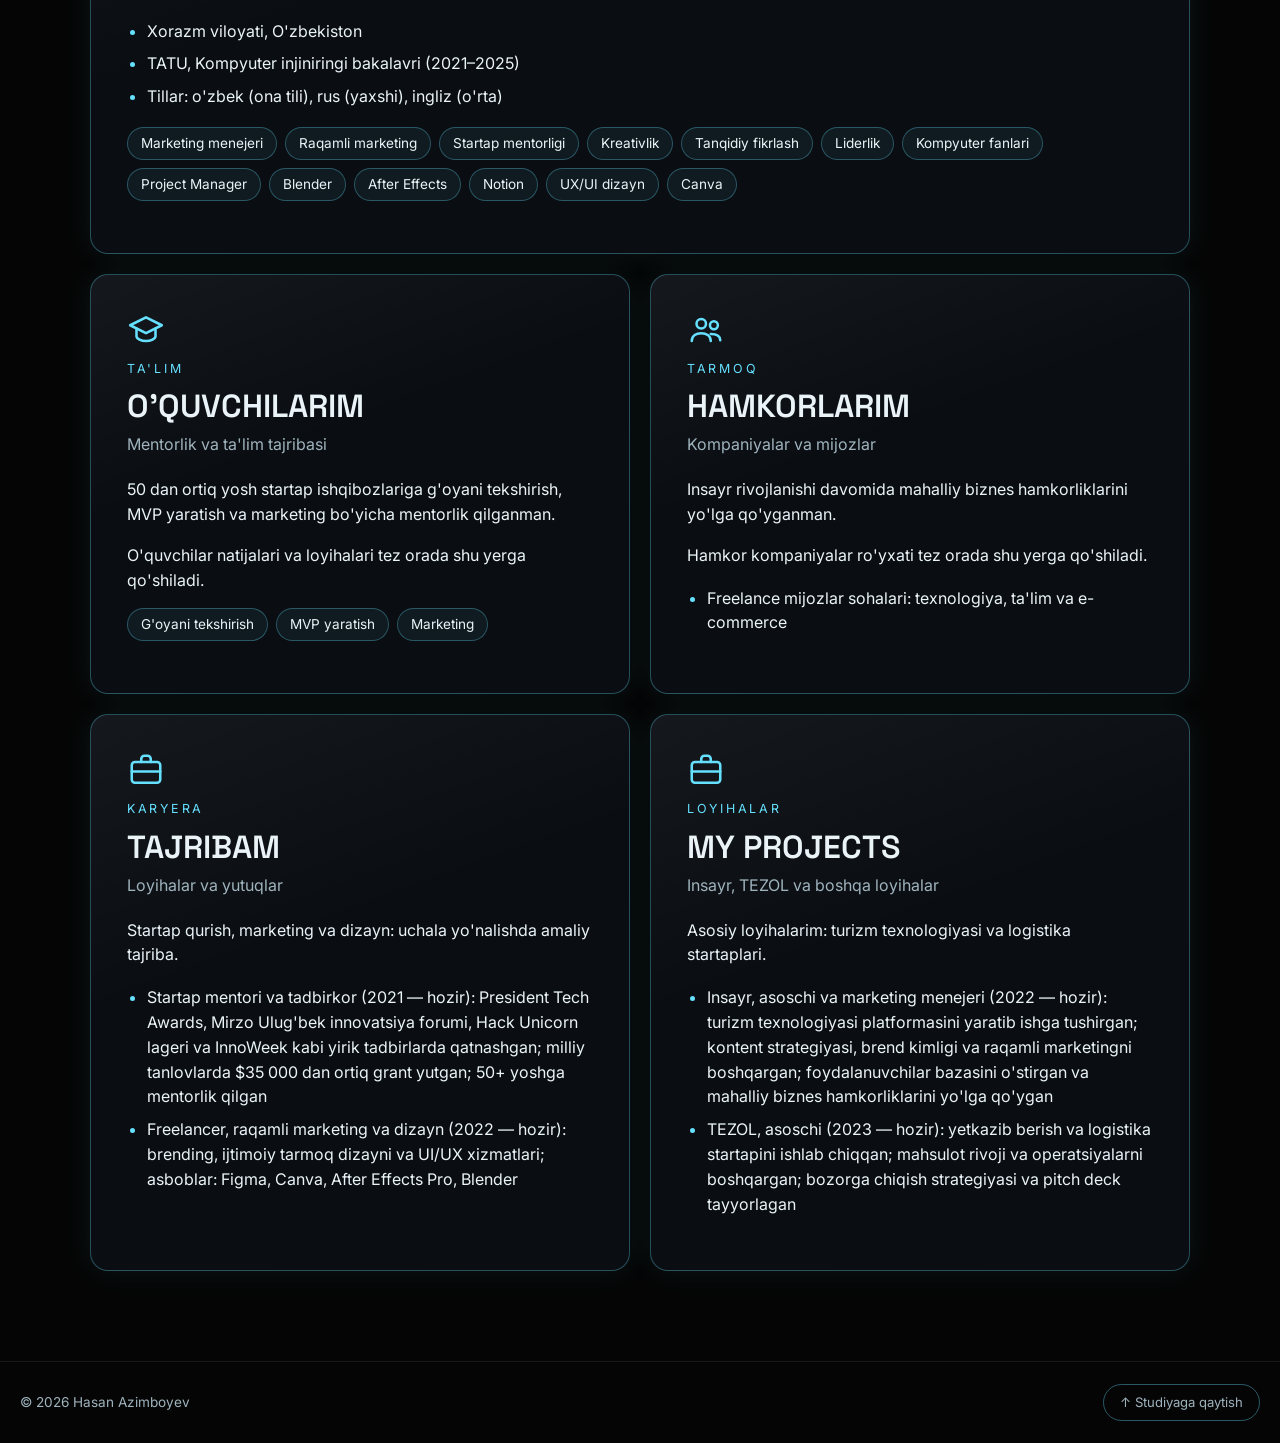
==== commit 09e9a404: "Polish: show full scene on portrait phones, hide dev badge, add og:image/og:url for link previews Co" ====
--- a/3d/index.html
+++ b/3d/index.html
@@ -9,6 +9,9 @@
   <meta property="og:type" content="website">
   <meta property="og:title" content="Hasan Azimboyev — 3D interaktiv portfolio">
   <meta property="og:description" content="Marketing menejeri, dasturchi va tadbirkor.">
+  <meta property="og:url" content="https://azimov-hasan.github.io/hasan/">
+  <meta property="og:image" content="https://azimov-hasan.github.io/hasan/assets/img/studio-still.jpg">
+  <meta name="twitter:card" content="summary_large_image">
   <link rel="icon" href="data:image/svg+xml,%3Csvg xmlns='http://www.w3.org/2000/svg' viewBox='0 0 64 64'%3E%3Crect width='64' height='64' rx='14' fill='%23050505'/%3E%3Ctext x='32' y='43' font-size='34' font-family='Arial' font-weight='700' text-anchor='middle' fill='%2366e0ff'%3EH%3C/text%3E%3C/svg%3E">
   <link rel="preconnect" href="https://fonts.googleapis.com">
   <link rel="preconnect" href="https://fonts.gstatic.com" crossorigin>
@@ -51,7 +54,6 @@
     </div>
 
     <button class="more fade" id="moreBtn">Barcha ma'lumotlar <span aria-hidden="true">↓</span></button>
-    <p class="badge" id="badge" hidden>Vaqtincha fon: Blender videolari kutilmoqda</p>
   </section>
 
   <!-- 2-QISM: PASTGA SURILGANDA BARCHA MA'LUMOTLAR (screens.js dan chiziladi) -->
--- a/3d/css/style.css
+++ b/3d/css/style.css
@@ -36,6 +36,10 @@
 .stage { position: absolute; inset: 0; background: #000; overflow: hidden; }
 .bg { position: absolute; inset: 0; width: 100%; height: 100%; object-fit: cover; object-position: 50% 45%; opacity: 0; transition: opacity 1.8s ease, transform 2.6s cubic-bezier(.45, 0, .2, 1); }
 .bg.is-in { opacity: 1; }
+/* Portret ekranda (telefon) butun sahna ko'rinsin: divanlar va Hasan kesilib ketmasin */
+@media (max-aspect-ratio: 4/5) {
+  .bg--still, .bg--video { object-fit: contain; }
+}
 .bg--video { transition: none; }
 body[data-stage="rotating"] .bg--still, body[data-stage="rotating"] .bg--dim,
 body[data-stage="dropping"] .bg--still, body[data-stage="dropping"] .bg--dim,
